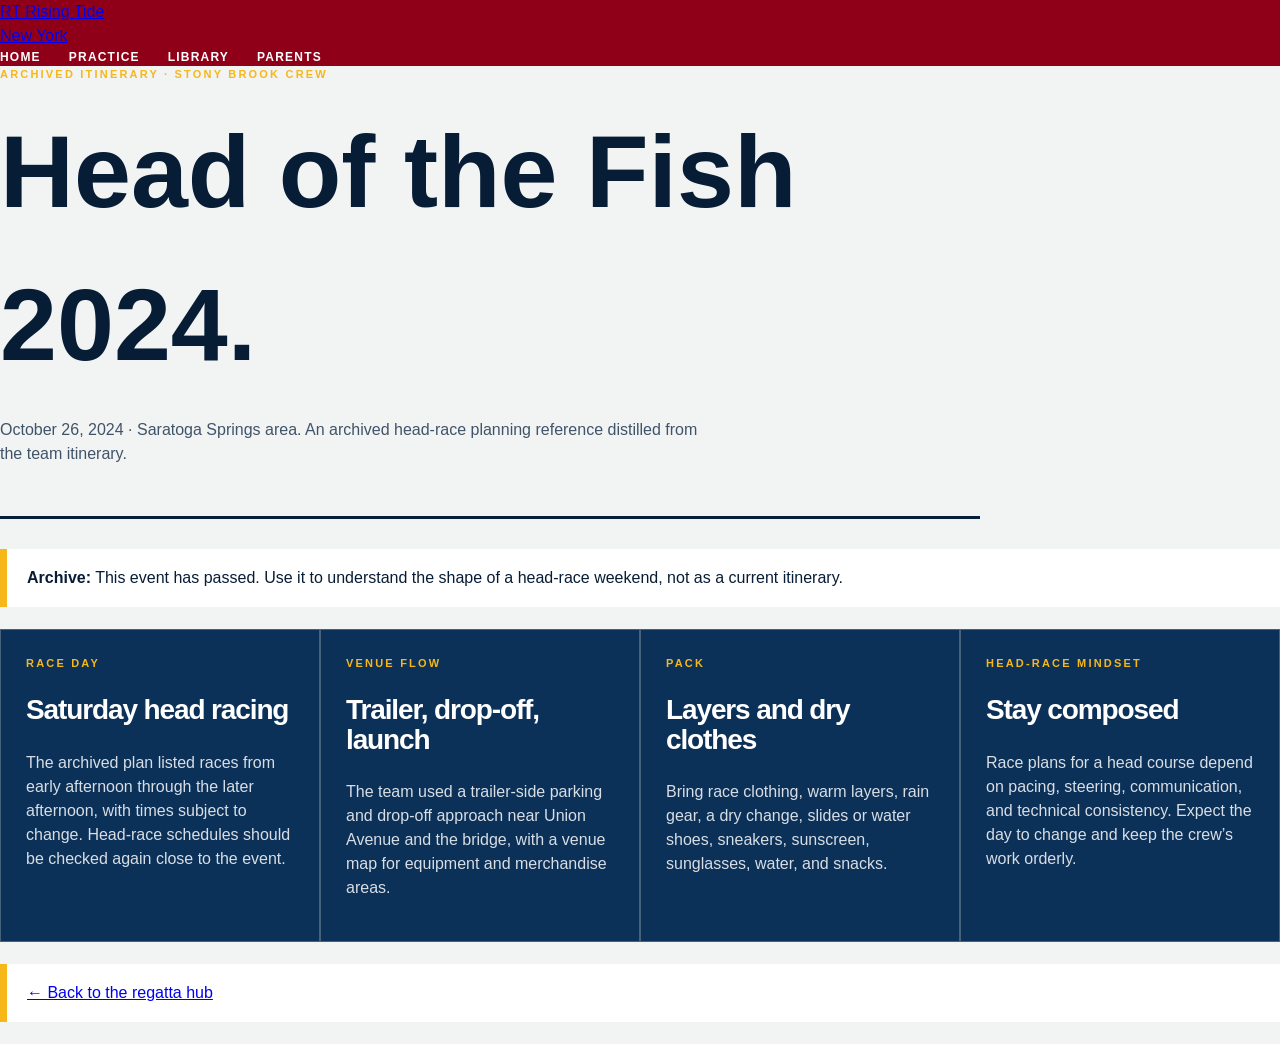
==== regatta-head-of-the-fish-2024.html @ 26ec1fab "Add dedicated regatta itinerary page: regatta-head-of-the-fish-2024.html" ====
<!doctype html><html lang="en"><head><meta charset="utf-8"><meta name="viewport" content="width=device-width,initial-scale=1"><title>Head of the Fish 2024 · Rising Tide New York</title><link rel="stylesheet" href="/site.css"></head><body><header class="sitehead"><a class="brandmark" href="/">RT <span>Rising Tide<br>New York</span></a><nav class="nav"><a href="/#home">Home</a><a href="/#schedule">Practice</a><a href="/#library">Library</a><a href="/#parents">Parents</a></nav></header><main id="app"><section class="pagehead"><div class="ey">Archived itinerary · Stony Brook Crew</div><h1>Head of the Fish 2024.</h1><p>October 26, 2024 · Saratoga Springs area. An archived head-race planning reference distilled from the team itinerary.</p></section><div class="notice"><b>Archive:</b> This event has passed. Use it to understand the shape of a head-race weekend, not as a current itinerary.</div><section class="grid"><article class="card"><div class="ey">Race day</div><h2>Saturday head racing</h2><p>The archived plan listed races from early afternoon through the later afternoon, with times subject to change. Head-race schedules should be checked again close to the event.</p></article><article class="card"><div class="ey">Venue flow</div><h2>Trailer, drop-off, launch</h2><p>The team used a trailer-side parking and drop-off approach near Union Avenue and the bridge, with a venue map for equipment and merchandise areas.</p></article><article class="card"><div class="ey">Pack</div><h2>Layers and dry clothes</h2><p>Bring race clothing, warm layers, rain gear, a dry change, slides or water shoes, sneakers, sunscreen, sunglasses, water, and snacks.</p></article><article class="card"><div class="ey">Head-race mindset</div><h2>Stay composed</h2><p>Race plans for a head course depend on pacing, steering, communication, and technical consistency. Expect the day to change and keep the crew’s work orderly.</p></article></section><div class="notice"><a href="/regattas.html">← Back to the regatta hub</a></div></main></body></html>
---- site.css ----
:root{--navy:#061f3b;--red:#8f0018;--red2:#d7192a;--yellow:#f7b719;--ice:#e7eef2;--ink:#071d35;--paper:#f2f3f3;--white:#fff;--line:#cbd3d9}*{box-sizing:border-box}html{scroll-behavior:smooth}body{margin:0;background:var(--paper);color:var(--ink);font:16px/1.5 Arial,Helvetica,sans-serif}header{background:var(--red);color:#fff;position:sticky;top:0;z-index:4}.bar{max-width:1240px;margin:auto;padding:20px 32px;display:flex;align-items:center;gap:22px}.brand{color:#fff;text-decoration:none;display:flex;align-items:center;gap:12px;text-transform:uppercase;font-weight:900;letter-spacing:.08em;line-height:1}.mark{width:44px;height:44px;border:2px solid #fff;border-radius:50%;display:grid;place-items:center;font-size:13px;background:#fff;color:var(--navy)}.brand small{display:block;color:#fff;font-size:10px;letter-spacing:.22em;margin-top:5px}.nav{display:flex;gap:28px;margin-left:auto;align-items:center}.nav a{color:#fff;text-decoration:none;text-transform:uppercase;font-size:12px;font-weight:900;letter-spacing:.1em}.nav a.active{color:var(--yellow)}.app{background:#fff;color:var(--red)!important;padding:12px 15px}.wrap{max-width:1240px;margin:auto} .hero{background:linear-gradient(90deg,rgba(143,0,24,.96),rgba(215,25,42,.76)),url('https://images.pexels.com/photos/37992785/pexels-photo-37992785.jpeg?auto=compress&cs=tinysrgb&w=1800') center/cover;color:#fff;padding:118px 32px 96px;min-height:520px;display:grid;grid-template-columns:1.25fr .75fr;gap:72px;align-items:end;position:relative;overflow:hidden}.hero:after{content:'SBU CREW';position:absolute;right:-30px;bottom:-50px;color:#ffffff18;font-size:150px;font-weight:900;letter-spacing:-.09em}.hero h1,.page h1{font-size:clamp(56px,9vw,126px);line-height:.86;letter-spacing:-.08em;margin:16px 0 24px;max-width:760px;position:relative;z-index:1}.hero p,.page>p{font-size:20px;max-width:580px;position:relative;z-index:1}.ey{color:var(--yellow);font-size:11px;letter-spacing:.2em;text-transform:uppercase;font-weight:900}.hero .cta{display:inline-block;background:#fff;color:var(--red);padding:15px 18px;text-decoration:none;font-size:12px;font-weight:900;text-transform:uppercase;letter-spacing:.1em;margin-top:18px}.band{padding:85px 32px;background:var(--navy);color:#fff}.band.yellow{background:var(--yellow);color:var(--navy)}.band.ice{background:var(--ice);color:var(--ink)}.bandhead{display:flex;justify-content:space-between;align-items:end;gap:28px;margin-bottom:34px}.band h2{font-size:clamp(44px,6vw,80px);line-height:.9;letter-spacing:-.07em;margin:10px 0 0}.bandhead p{max-width:390px}.grid{display:grid;grid-template-columns:repeat(4,1fr);gap:0}.card{background:#0c3159;color:#fff;border:1px solid #46617a;padding:25px;min-height:270px;display:flex;flex-direction:column}.yellow .card{background:transparent;color:var(--navy);border-color:#d69b0c}.ice .card{background:#fff;color:var(--ink);border-color:var(--line)}.card h2{font-size:28px;line-height:1.05;margin:24px 0 10px;letter-spacing:-.04em}.card h3{font-size:20px;margin:8px 0}.card p{opacity:.84}.card a,.back{color:inherit;font-weight:900;text-decoration:none;text-transform:uppercase;font-size:11px;letter-spacing:.1em;margin-top:auto}.page{padding:80px 32px 95px}.pagehead{max-width:980px;border-bottom:3px solid var(--navy);padding-bottom:34px;margin-bottom:30px}.pagehead h1{font-size:clamp(58px,8vw,110px);margin:12px 0}.pagehead p{max-width:700px;color:#405469}.list{display:grid;gap:10px;max-width:900px}.item{background:#fff;border-left:7px solid var(--red);padding:20px 22px}.item strong{display:block;font-size:20px}.item span{color:#516273}.twocol{display:grid;grid-template-columns:1fr 1fr;gap:18px}.notice{border-left:7px solid var(--yellow);background:#fff;padding:17px 20px;margin:22px 0}.footer{background:var(--navy);color:#fff;padding:28px 32px;font-size:13px}.footer .bar{padding:0}@media(max-width:800px){.bar{padding:16px}.nav{gap:13px}.nav a:not(.app){display:none}.hero{grid-template-columns:1fr;min-height:auto;padding:80px 20px 70px;gap:20px}.band,.page{padding:56px 20px}.bandhead{display:block}.grid,.twocol{grid-template-columns:1fr}.card{min-height:210px}.hero h1,.page h1{font-size:62px}.footer .bar{display:block}.footer span+span{display:block;margin-top:12px!important}}
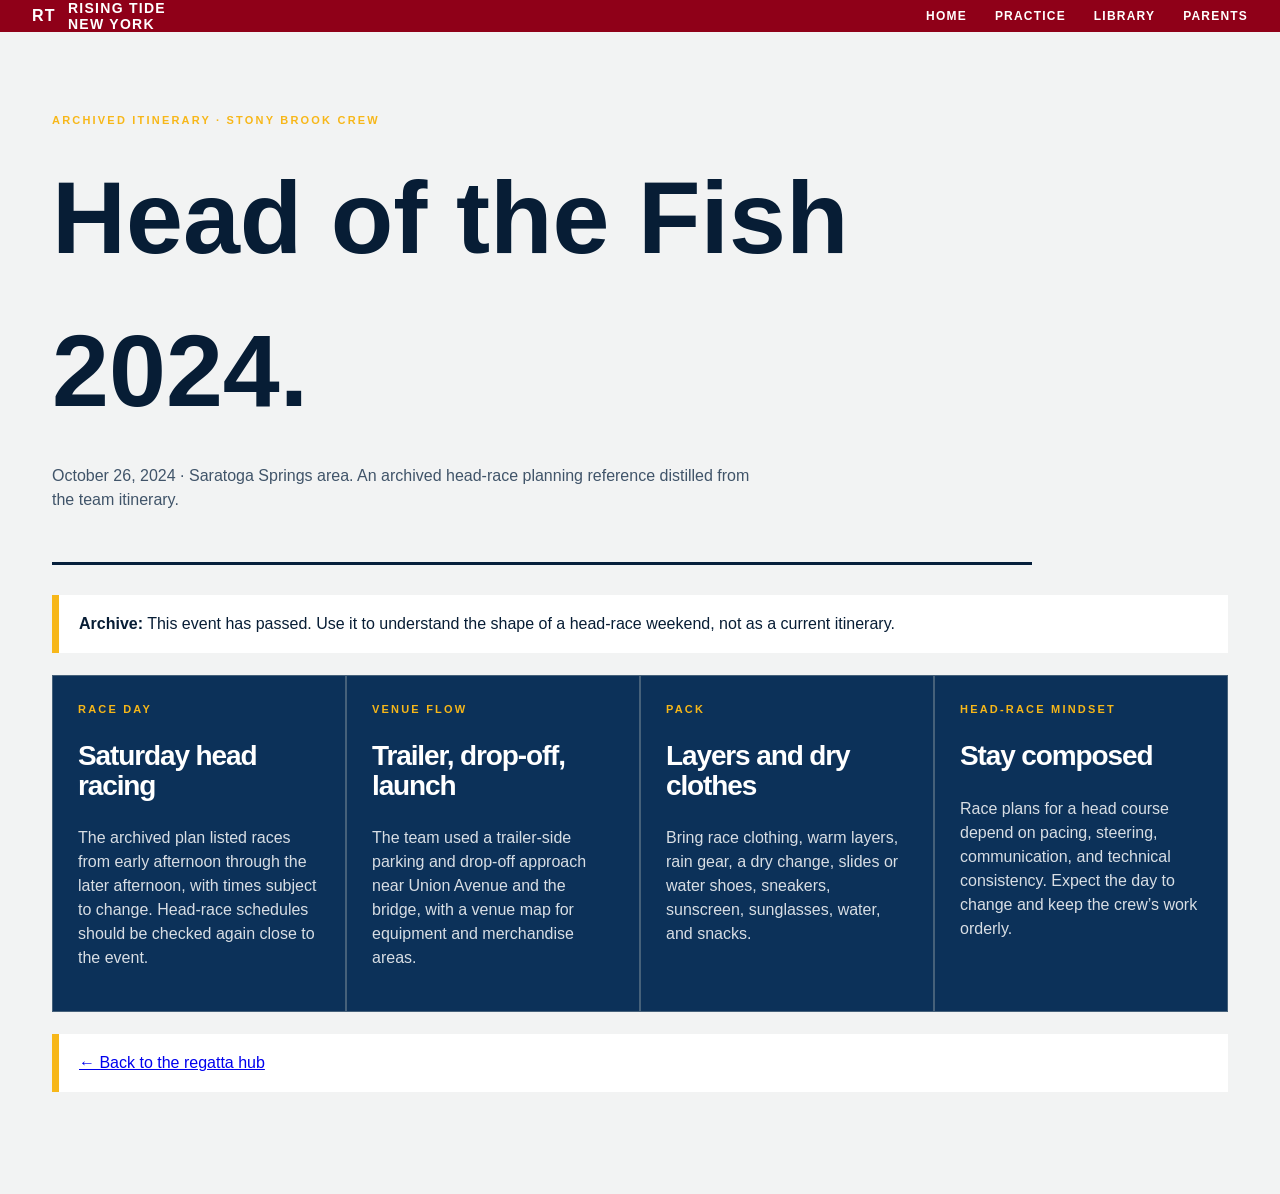
==== commit 04a0854e: "Standardize public navigation and event status" ====
--- a/regatta-head-of-the-fish-2024.html
+++ b/regatta-head-of-the-fish-2024.html
@@ -1,2 +1,2 @@
-<!doctype html><html lang="en"><head><meta charset="utf-8"><meta name="viewport" content="width=device-width,initial-scale=1"><title>Head of the Fish 2024 · Rising Tide New York</title><link rel="stylesheet" href="/site.css"></head><body><header class="sitehead"><a class="brandmark" href="/">RT <span>Rising Tide<br>New York</span></a><nav class="nav"><a href="/#home">Home</a><a href="/#schedule">Practice</a><a href="/#library">Library</a><a href="/#parents">Parents</a></nav></header><main id="app"><section class="pagehead"><div class="ey">Archived itinerary · Stony Brook Crew</div><h1>Head of the Fish 2024.</h1><p>October 26, 2024 · Saratoga Springs area. An archived head-race planning reference distilled from the team itinerary.</p></section><div class="notice"><b>Archive:</b> This event has passed. Use it to understand the shape of a head-race weekend, not as a current itinerary.</div><section class="grid"><article class="card"><div class="ey">Race day</div><h2>Saturday head racing</h2><p>The archived plan listed races from early afternoon through the later afternoon, with times subject to change. Head-race schedules should be checked again close to the event.</p></article><article class="card"><div class="ey">Venue flow</div><h2>Trailer, drop-off, launch</h2><p>The team used a trailer-side parking and drop-off approach near Union Avenue and the bridge, with a venue map for equipment and merchandise areas.</p></article><article class="card"><div class="ey">Pack</div><h2>Layers and dry clothes</h2><p>Bring race clothing, warm layers, rain gear, a dry change, slides or water shoes, sneakers, sunscreen, sunglasses, water, and snacks.</p></article><article class="card"><div class="ey">Head-race mindset</div><h2>Stay composed</h2><p>Race plans for a head course depend on pacing, steering, communication, and technical consistency. Expect the day to change and keep the crew’s work orderly.</p></article></section><div class="notice"><a href="/regattas.html">← Back to the regatta hub</a></div></main></body></html>
+<!doctype html><html lang="en"><head><meta charset="utf-8"><meta name="viewport" content="width=device-width,initial-scale=1"><title>Head of the Fish 2024 · Rising Tide New York</title><link rel="stylesheet" href="/site.css"></head><body><header class="sitehead"><a class="brandmark" href="/">RT <span>Rising Tide<br>New York</span></a><nav class="nav"><a href="/#home">Home</a><a href="https://crew.rtpny.com/athlete.html">Practice</a><a href="/#library">Library</a><a href="/#parents">Parents</a></nav></header><main id="app"><section class="pagehead"><div class="ey">Archived itinerary · Stony Brook Crew</div><h1>Head of the Fish 2024.</h1><p>October 26, 2024 · Saratoga Springs area. An archived head-race planning reference distilled from the team itinerary.</p></section><div class="notice"><b>Archive:</b> This event has passed. Use it to understand the shape of a head-race weekend, not as a current itinerary.</div><section class="grid"><article class="card"><div class="ey">Race day</div><h2>Saturday head racing</h2><p>The archived plan listed races from early afternoon through the later afternoon, with times subject to change. Head-race schedules should be checked again close to the event.</p></article><article class="card"><div class="ey">Venue flow</div><h2>Trailer, drop-off, launch</h2><p>The team used a trailer-side parking and drop-off approach near Union Avenue and the bridge, with a venue map for equipment and merchandise areas.</p></article><article class="card"><div class="ey">Pack</div><h2>Layers and dry clothes</h2><p>Bring race clothing, warm layers, rain gear, a dry change, slides or water shoes, sneakers, sunscreen, sunglasses, water, and snacks.</p></article><article class="card"><div class="ey">Head-race mindset</div><h2>Stay composed</h2><p>Race plans for a head course depend on pacing, steering, communication, and technical consistency. Expect the day to change and keep the crew’s work orderly.</p></article></section><div class="notice"><a href="/regattas.html">← Back to the regatta hub</a></div></main></body></html>
 
--- a/site.css
+++ b/site.css
@@ -1,4 +1,8 @@
 
-:root{--navy:#061f3b;--red:#8f0018;--red2:#d7192a;--yellow:#f7b719;--ice:#e7eef2;--ink:#071d35;--paper:#f2f3f3;--white:#fff;--line:#cbd3d9}*{box-sizing:border-box}html{scroll-behavior:smooth}body{margin:0;background:var(--paper);color:var(--ink);font:16px/1.5 Arial,Helvetica,sans-serif}header{background:var(--red);color:#fff;position:sticky;top:0;z-index:4}.bar{max-width:1240px;margin:auto;padding:20px 32px;display:flex;align-items:center;gap:22px}.brand{color:#fff;text-decoration:none;display:flex;align-items:center;gap:12px;text-transform:uppercase;font-weight:900;letter-spacing:.08em;line-height:1}.mark{width:44px;height:44px;border:2px solid #fff;border-radius:50%;display:grid;place-items:center;font-size:13px;background:#fff;color:var(--navy)}.brand small{display:block;color:#fff;font-size:10px;letter-spacing:.22em;margin-top:5px}.nav{display:flex;gap:28px;margin-left:auto;align-items:center}.nav a{color:#fff;text-decoration:none;text-transform:uppercase;font-size:12px;font-weight:900;letter-spacing:.1em}.nav a.active{color:var(--yellow)}.app{background:#fff;color:var(--red)!important;padding:12px 15px}.wrap{max-width:1240px;margin:auto} .hero{background:linear-gradient(90deg,rgba(143,0,24,.96),rgba(215,25,42,.76)),url('https://images.pexels.com/photos/37992785/pexels-photo-37992785.jpeg?auto=compress&cs=tinysrgb&w=1800') center/cover;color:#fff;padding:118px 32px 96px;min-height:520px;display:grid;grid-template-columns:1.25fr .75fr;gap:72px;align-items:end;position:relative;overflow:hidden}.hero:after{content:'SBU CREW';position:absolute;right:-30px;bottom:-50px;color:#ffffff18;font-size:150px;font-weight:900;letter-spacing:-.09em}.hero h1,.page h1{font-size:clamp(56px,9vw,126px);line-height:.86;letter-spacing:-.08em;margin:16px 0 24px;max-width:760px;position:relative;z-index:1}.hero p,.page>p{font-size:20px;max-width:580px;position:relative;z-index:1}.ey{color:var(--yellow);font-size:11px;letter-spacing:.2em;text-transform:uppercase;font-weight:900}.hero .cta{display:inline-block;background:#fff;color:var(--red);padding:15px 18px;text-decoration:none;font-size:12px;font-weight:900;text-transform:uppercase;letter-spacing:.1em;margin-top:18px}.band{padding:85px 32px;background:var(--navy);color:#fff}.band.yellow{background:var(--yellow);color:var(--navy)}.band.ice{background:var(--ice);color:var(--ink)}.bandhead{display:flex;justify-content:space-between;align-items:end;gap:28px;margin-bottom:34px}.band h2{font-size:clamp(44px,6vw,80px);line-height:.9;letter-spacing:-.07em;margin:10px 0 0}.bandhead p{max-width:390px}.grid{display:grid;grid-template-columns:repeat(4,1fr);gap:0}.card{background:#0c3159;color:#fff;border:1px solid #46617a;padding:25px;min-height:270px;display:flex;flex-direction:column}.yellow .card{background:transparent;color:var(--navy);border-color:#d69b0c}.ice .card{background:#fff;color:var(--ink);border-color:var(--line)}.card h2{font-size:28px;line-height:1.05;margin:24px 0 10px;letter-spacing:-.04em}.card h3{font-size:20px;margin:8px 0}.card p{opacity:.84}.card a,.back{color:inherit;font-weight:900;text-decoration:none;text-transform:uppercase;font-size:11px;letter-spacing:.1em;margin-top:auto}.page{padding:80px 32px 95px}.pagehead{max-width:980px;border-bottom:3px solid var(--navy);padding-bottom:34px;margin-bottom:30px}.pagehead h1{font-size:clamp(58px,8vw,110px);margin:12px 0}.pagehead p{max-width:700px;color:#405469}.list{display:grid;gap:10px;max-width:900px}.item{background:#fff;border-left:7px solid var(--red);padding:20px 22px}.item strong{display:block;font-size:20px}.item span{color:#516273}.twocol{display:grid;grid-template-columns:1fr 1fr;gap:18px}.notice{border-left:7px solid var(--yellow);background:#fff;padding:17px 20px;margin:22px 0}.footer{background:var(--navy);color:#fff;padding:28px 32px;font-size:13px}.footer .bar{padding:0}@media(max-width:800px){.bar{padding:16px}.nav{gap:13px}.nav a:not(.app){display:none}.hero{grid-template-columns:1fr;min-height:auto;padding:80px 20px 70px;gap:20px}.band,.page{padding:56px 20px}.bandhead{display:block}.grid,.twocol{grid-template-columns:1fr}.card{min-height:210px}.hero h1,.page h1{font-size:62px}.footer .bar{display:block}.footer span+span{display:block;margin-top:12px!important}}
+:root{--navy:#061f3b;--red:#8f0018;--red2:#d7192a;--yellow:#f7b719;--ice:#e7eef2;--ink:#071d35;--paper:#f2f3f3;--white:#fff;--line:#cbd3d9}*{box-sizing:border-box}html{scroll-behavior:smooth}body{margin:0;background:var(--paper);color:var(--ink);font:16px/1.5 Arial,Helvetica,sans-serif;overflow-x:hidden}header{background:var(--red);color:#fff;position:sticky;top:0;z-index:4}.bar{max-width:1240px;margin:auto;padding:20px 32px;display:flex;align-items:center;gap:22px}.brand{color:#fff;text-decoration:none;display:flex;align-items:center;gap:12px;text-transform:uppercase;font-weight:900;letter-spacing:.08em;line-height:1}.mark{width:44px;height:44px;border:2px solid #fff;border-radius:50%;display:grid;place-items:center;font-size:13px;background:#fff;color:var(--navy)}.brand small{display:block;color:#fff;font-size:10px;letter-spacing:.22em;margin-top:5px}.nav{display:flex;gap:28px;margin-left:auto;align-items:center}.nav a{color:#fff;text-decoration:none;text-transform:uppercase;font-size:12px;font-weight:900;letter-spacing:.1em}.nav a.active{color:var(--yellow)}.app{background:#fff;color:var(--red)!important;padding:12px 15px}.wrap{width:100%;max-width:1240px;margin:0 auto;padding:0 32px} .hero{background:linear-gradient(90deg,rgba(143,0,24,.96),rgba(215,25,42,.76)),url('https://images.pexels.com/photos/37992785/pexels-photo-37992785.jpeg?auto=compress&cs=tinysrgb&w=1800') center/cover;color:#fff;padding:118px 32px 96px;min-height:520px;display:grid;grid-template-columns:1.25fr .75fr;gap:72px;align-items:end;position:relative;overflow:hidden}.hero:after{content:'SBU CREW';position:absolute;right:-30px;bottom:-50px;color:#ffffff18;font-size:150px;font-weight:900;letter-spacing:-.09em}.hero h1,.page h1{font-size:clamp(56px,9vw,126px);overflow-wrap:anywhere;line-height:.86;letter-spacing:-.08em;margin:16px 0 24px;max-width:760px;position:relative;z-index:1}.hero p,.page>p{font-size:20px;max-width:580px;position:relative;z-index:1}.ey{color:var(--yellow);font-size:11px;letter-spacing:.2em;text-transform:uppercase;font-weight:900}.hero .cta{display:inline-block;background:#fff;color:var(--red);padding:15px 18px;text-decoration:none;font-size:12px;font-weight:900;text-transform:uppercase;letter-spacing:.1em;margin-top:18px}.band{padding:85px 32px;background:var(--navy);color:#fff}.band.yellow{background:var(--yellow);color:var(--navy)}.band.ice{background:var(--ice);color:var(--ink)}.bandhead{display:flex;justify-content:space-between;align-items:end;gap:28px;margin-bottom:34px}.band h2{font-size:clamp(44px,6vw,80px);line-height:.9;letter-spacing:-.07em;margin:10px 0 0}.bandhead p{max-width:390px}.grid{display:grid;grid-template-columns:repeat(4,1fr);gap:0}.card{background:#0c3159;color:#fff;border:1px solid #46617a;padding:25px;min-height:270px;display:flex;flex-direction:column}.yellow .card{background:transparent;color:var(--navy);border-color:#d69b0c}.ice .card{background:#fff;color:var(--ink);border-color:var(--line)}.card h2{font-size:28px;line-height:1.05;margin:24px 0 10px;letter-spacing:-.04em}.card h3{font-size:20px;margin:8px 0}.card p{opacity:.84}.card a,.back{color:inherit;font-weight:900;text-decoration:none;text-transform:uppercase;font-size:11px;letter-spacing:.1em;margin-top:auto}.page{padding:80px 32px 95px}.pagehead{max-width:980px;border-bottom:3px solid var(--navy);padding-bottom:34px;margin-bottom:30px}.pagehead h1{font-size:clamp(58px,8vw,110px);margin:12px 0}.pagehead p{max-width:700px;color:#405469}.list{display:grid;gap:10px;max-width:900px}.item{background:#fff;border-left:7px solid var(--red);padding:20px 22px}.item strong{display:block;font-size:20px}.item span{color:#516273}.twocol{display:grid;grid-template-columns:1fr 1fr;gap:18px}.notice{border-left:7px solid var(--yellow);background:#fff;padding:17px 20px;margin:22px 0}.footer{background:var(--navy);color:#fff;padding:28px 32px;font-size:13px}.footer .bar{padding:0}@media(max-width:800px){.bar{padding:16px}.wrap{padding:0 20px}.pagehead{padding-left:0;padding-right:0}.pagehead h1{max-width:100%;overflow-wrap:anywhere}.pagehead p{max-width:100%}.nav{gap:13px}.nav a:not(.app){display:none}.hero{grid-template-columns:1fr;min-height:auto;padding:80px 20px 70px;gap:20px}.band,.page{padding:56px 20px}.bandhead{display:block}.grid,.twocol{grid-template-columns:1fr}.card{min-height:210px}.hero h1,.page h1{font-size:62px}.footer .bar{display:block}.footer span+span{display:block;margin-top:12px!important}}
 
 
+
+/* Shared shell for standalone pages */
+.sitehead{background:var(--red);color:#fff;position:sticky;top:0;z-index:4;max-width:none;padding:0 32px;display:flex;align-items:center;justify-content:space-between;gap:22px}.brandmark{color:#fff;text-decoration:none;display:flex;align-items:center;gap:12px;text-transform:uppercase;font-weight:900;letter-spacing:.08em;line-height:1}.brandmark:first-letter{display:inline-grid}.brandmark span{font-size:14px;line-height:1.15}.sitehead .nav{margin-left:auto}.sitehead .nav a{color:#fff}main#app{width:100%;max-width:1240px;margin:0 auto;padding:0 32px 80px}main#app .pagehead{padding-top:80px}main#app .pagehead h1{max-width:980px}
+@media(max-width:800px){.sitehead{padding:0 16px}.sitehead .nav{gap:13px}.sitehead .nav a:not(.app){display:none}main#app{padding:0 20px 60px}main#app .pagehead{padding-top:56px}}
